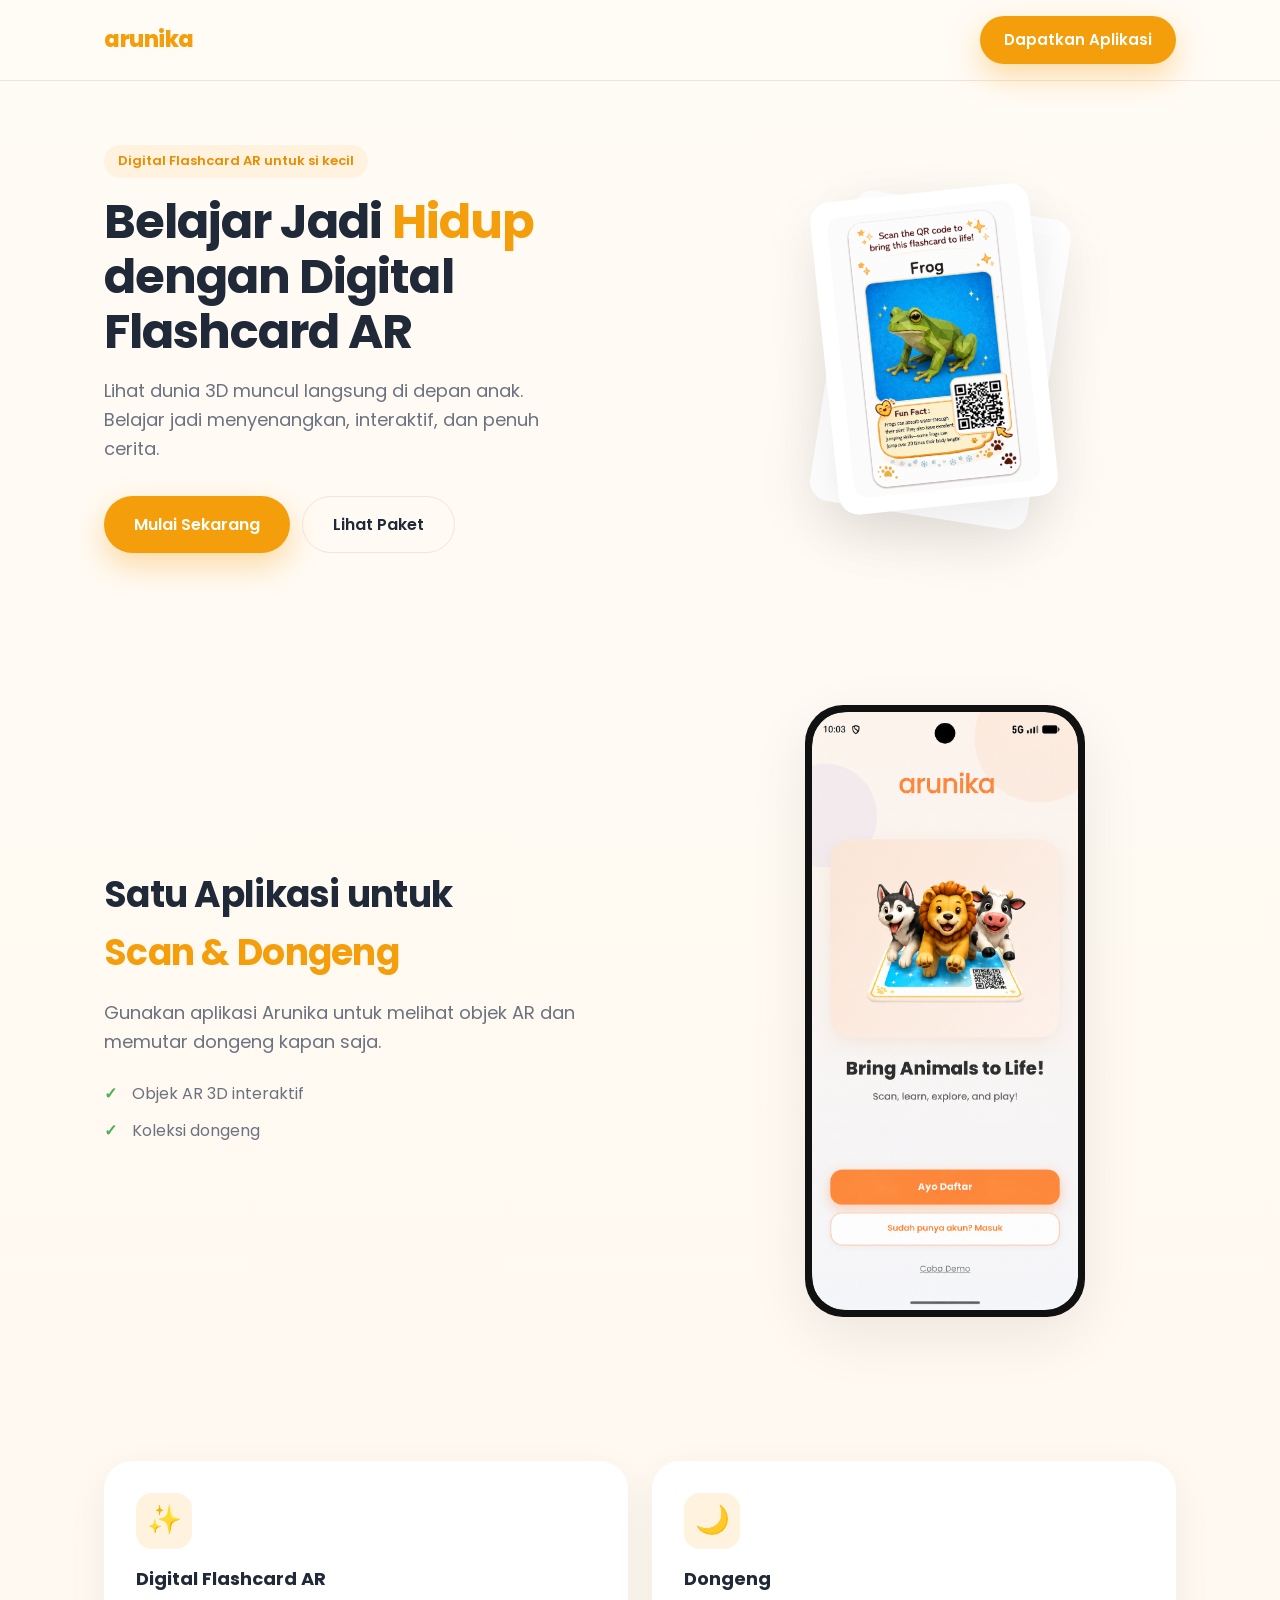
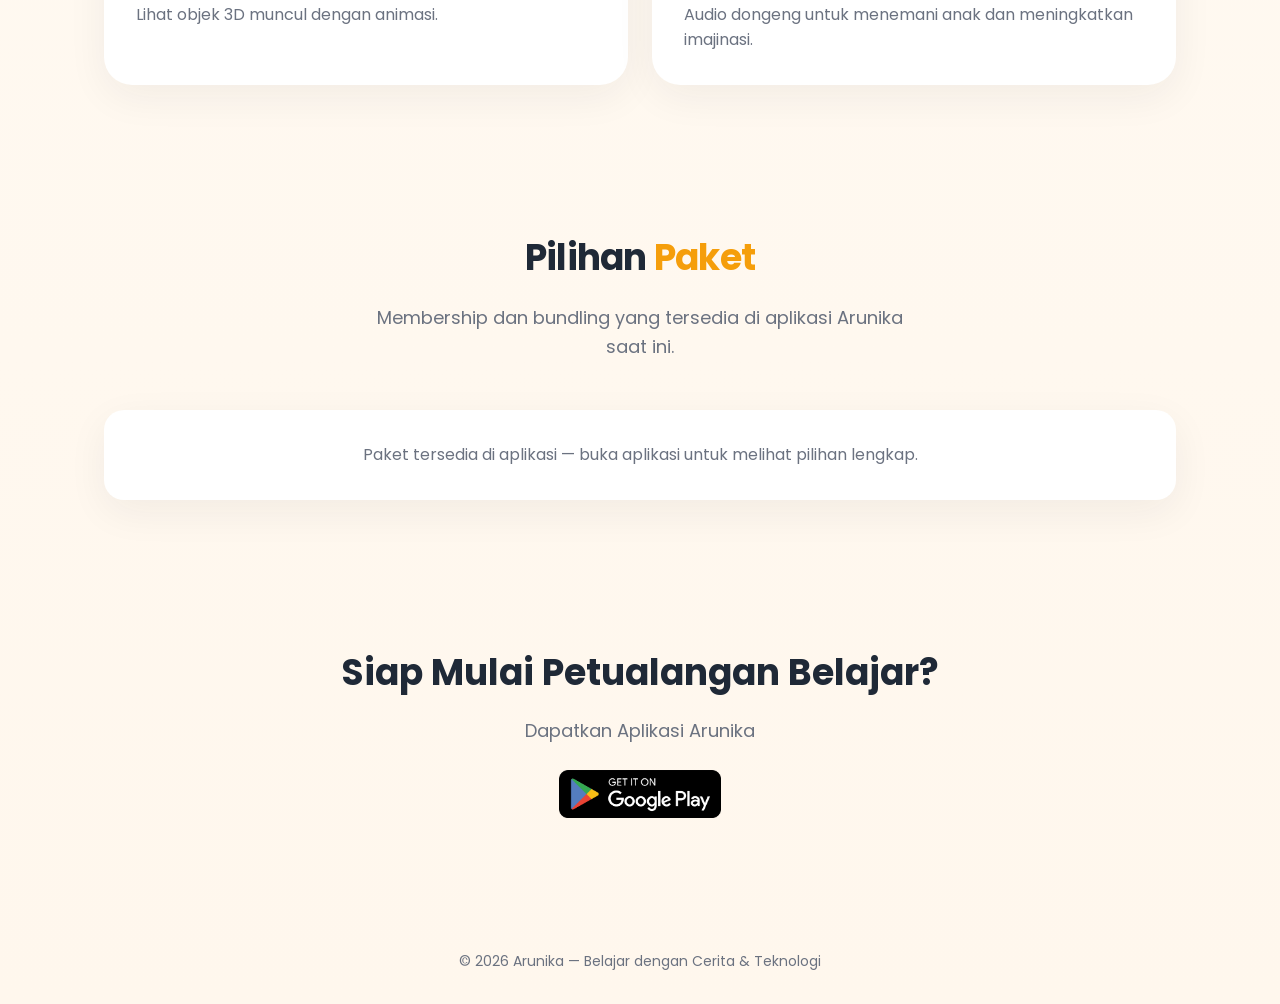
==== index.html @ 9c401499 "Redesign landing page with live product showcase Rebuild the static landing page to match the app's " ====
<!DOCTYPE html>
<html lang="id">
<head>
  <meta charset="UTF-8" />
  <meta name="viewport" content="width=device-width, initial-scale=1.0" />
  <title>Arunika — Flashcard AR &amp; Dongeng</title>
  <meta name="description" content="Belajar jadi hidup dengan Digital Flashcard AR dari Arunika. Lihat dunia 3D muncul, dan nikmati dongeng gratis di aplikasi." />

  <link rel="preconnect" href="https://fonts.googleapis.com" />
  <link rel="preconnect" href="https://fonts.gstatic.com" crossorigin />
  <link href="https://fonts.googleapis.com/css2?family=Poppins:wght@400;500;600;700;800&display=swap" rel="stylesheet">

  <link rel="stylesheet" href="styles.css" />
</head>
<body>

  <header class="site-header">
    <div class="container header-inner">
      <div class="logo">arunika</div>
      <a href="#cta" class="btn btn-primary">Dapatkan Aplikasi</a>
    </div>
  </header>

  <main>
    <!-- HERO -->
    <section class="hero">
      <div class="container hero-grid">
        <div class="hero-copy">
          <span class="eyebrow">Digital Flashcard AR untuk si kecil</span>
          <h1>Belajar Jadi <span class="accent">Hidup</span><br />dengan Digital Flashcard AR</h1>
          <p class="lede">
            Lihat dunia 3D muncul langsung di depan anak.
            Belajar jadi menyenangkan, interaktif, dan penuh cerita.
          </p>
          <div class="hero-actions">
            <a href="#cta" class="btn btn-primary btn-lg">Mulai Sekarang</a>
            <a href="#products" class="btn btn-ghost btn-lg">Lihat Paket</a>
          </div>
        </div>

        <div class="hero-visual">
          <div class="flashcard-stack">
            <div class="flashcard flashcard-back">
              <img src="assets/back.png" alt="Bagian belakang Flashcard AR Arunika" />
            </div>
            <div class="flashcard flashcard-front">
              <img src="assets/flashcard-preview.png" alt="Contoh Flashcard AR Arunika" />
            </div>
          </div>
        </div>
      </div>
    </section>

    <!-- APP PREVIEW -->
    <section class="section">
      <div class="container app-preview-grid">
        <div class="app-preview-copy">
          <h2>Satu Aplikasi untuk<br /><span class="accent">Scan &amp; Dongeng</span></h2>
          <p class="lede">
            Gunakan aplikasi Arunika untuk
            melihat objek AR dan memutar dongeng kapan saja.
          </p>
          <ul class="checklist">
            <li>Objek AR 3D interaktif</li>
            <li>Koleksi dongeng</li>
          </ul>
        </div>
        <div class="app-preview-visual">
          <div class="phone-frame phone-frame-lg">
            <img src="assets/phone-release.png" alt="Aplikasi Arunika menampilkan koleksi kartu" />
          </div>
        </div>
      </div>
    </section>

    <!-- FEATURES -->
    <section class="section">
      <div class="container">
        <div class="features">
          <div class="feature-card">
            <div class="feature-icon">✨</div>
            <h3>Digital Flashcard AR</h3>
            <p>Lihat objek 3D muncul dengan animasi.</p>
          </div>
          <div class="feature-card">
            <div class="feature-icon">🌙</div>
            <h3>Dongeng</h3>
            <p>Audio dongeng untuk menemani anak dan meningkatkan imajinasi.</p>
          </div>
        </div>
      </div>
    </section>

    <!-- MEMBERSHIP & BUNDLES (live product showcase) -->
    <section class="section" id="products">
      <div class="container">
        <div class="section-heading">
          <h2>Pilihan <span class="accent">Paket</span></h2>
          <p class="lede">Membership dan bundling yang tersedia di aplikasi Arunika saat ini.</p>
        </div>

        <div id="product-carousel" class="product-carousel" hidden>
          <div id="product-grid" class="product-grid"></div>
        </div>
        <div id="product-dots" class="product-dots" hidden></div>
        <div id="product-loading" class="product-status">Memuat paket…</div>
        <div id="product-fallback" class="product-status" hidden>
          Paket tersedia di aplikasi — buka aplikasi untuk melihat pilihan lengkap.
        </div>
      </div>
    </section>

    <!-- CTA -->
    <section class="section final-cta" id="cta">
      <div class="container">
        <h2>Siap Mulai Petualangan Belajar?</h2>
        <p class="lede">Dapatkan Aplikasi Arunika</p>

        <div class="store-badges">
          <img src="assets/playstore.png" alt="Segera di Play Store" height="48" />
        </div>

      </div>
    </section>
  </main>

  <footer class="site-footer">
    <div class="container">
      © 2026 Arunika — Belajar dengan Cerita &amp; Teknologi
    </div>
  </footer>

  <script src="script.js"></script>
</body>
</html>
---- styles.css ----
:root {
  --orange: #F59E0B;
  --orange-dark: #EA8B00;
  --orange-soft: #FFF3E0;
  --green: #4CAF50;
  --text-dark: #1F2937;
  --text-muted: #6B7280;
  --bg: #FFFBF5;
  --bg-alt: #FFF7ED;
  --card: #FFFFFF;
  --border-soft: #F1E5D6;
  --shadow-soft: 0 12px 40px rgba(31, 41, 55, 0.06);
  --shadow-lift: 0 20px 60px rgba(0, 0, 0, 0.08);
  --radius-lg: 28px;
  --radius-md: 20px;
}

* {
  box-sizing: border-box;
}

html {
  scroll-behavior: smooth;
}

body {
  margin: 0;
  font-family: 'Poppins', sans-serif;
  background: linear-gradient(180deg, var(--bg), var(--bg-alt));
  color: var(--text-dark);
  line-height: 1.6;
  -webkit-font-smoothing: antialiased;
}

img {
  max-width: 100%;
  display: block;
}

.container {
  max-width: 1120px;
  margin: 0 auto;
  padding: 0 24px;
}

.section {
  padding: 72px 0;
}

.accent {
  color: var(--orange);
}

.lede {
  font-size: 18px;
  color: var(--text-muted);
}

/* ---------- Buttons ---------- */
.btn {
  display: inline-flex;
  align-items: center;
  justify-content: center;
  gap: 8px;
  border-radius: 999px;
  font-weight: 600;
  text-decoration: none;
  padding: 12px 24px;
  font-size: 15px;
  transition: transform 0.2s ease, box-shadow 0.2s ease, background 0.2s ease;
  border: none;
  cursor: pointer;
}

.btn-primary {
  background: var(--orange);
  color: #fff;
  box-shadow: 0 12px 30px rgba(245, 158, 11, 0.35);
}

.btn-primary:hover {
  transform: translateY(-2px);
  background: var(--orange-dark);
}

.btn-ghost {
  background: transparent;
  color: var(--text-dark);
  border: 1.5px solid var(--border-soft);
}

.btn-ghost:hover {
  border-color: var(--orange);
  color: var(--orange);
}

.btn-lg {
  padding: 15px 30px;
  font-size: 16px;
}

/* ---------- Header ---------- */
.site-header {
  position: sticky;
  top: env(safe-area-inset-top, 0px);
  z-index: 10;
  background: rgba(255, 251, 245, 0.85);
  backdrop-filter: blur(10px);
  border-bottom: 1px solid var(--border-soft);
}

.header-inner {
  display: flex;
  justify-content: space-between;
  align-items: center;
  padding: 16px 24px;
}

.logo {
  font-weight: 800;
  font-size: 22px;
  color: var(--orange);
  letter-spacing: -0.02em;
}

/* ---------- Hero ---------- */
.hero {
  padding: 64px 0 80px;
}

.hero-grid {
  display: grid;
  grid-template-columns: 1.1fr 1fr;
  gap: 56px;
  align-items: center;
}

.eyebrow {
  display: inline-block;
  background: var(--orange-soft);
  color: var(--orange-dark);
  font-weight: 600;
  font-size: 13px;
  padding: 6px 14px;
  border-radius: 999px;
  margin-bottom: 16px;
}

.hero h1 {
  font-size: 48px;
  line-height: 1.15;
  margin: 0 0 16px;
  font-weight: 700;
  letter-spacing: -0.02em;
}

.hero .lede {
  margin-bottom: 32px;
  max-width: 480px;
}

.hero-actions {
  display: flex;
  gap: 12px;
  flex-wrap: wrap;
}

.hero-visual {
  position: relative;
  display: flex;
  justify-content: center;
  align-items: center;
  gap: 32px;
  min-height: 360px;
}

.flashcard {
  background: var(--card);
  padding: 16px;
  border-radius: var(--radius-md);
  box-shadow: var(--shadow-lift);
  transition: transform 0.4s cubic-bezier(0.22, 1, 0.36, 1);
  width: 220px;
}

.flashcard img {
  border-radius: 14px;
}

/* Front/back flashcard pair: the back card peeks out from behind the front
   card and swings fully into view on hover instead of staying hidden. */
.flashcard-stack {
  position: relative;
  width: 220px;
}

.flashcard-stack .flashcard-back {
  position: absolute;
  top: 0;
  left: 0;
  z-index: 1;
  transform: rotate(9deg) translate(8px, 10px);
}

.flashcard-stack .flashcard-front {
  position: relative;
  z-index: 2;
  transform: rotate(-6deg);
}

.flashcard-stack:hover .flashcard-back {
  transform: rotate(11deg) translate(168px, 20px);
}

.flashcard-stack:hover .flashcard-front {
  transform: rotate(-8deg) translateY(-8px);
}

.phone-frame {
  width: 190px;
  border-radius: 28px;
  padding: 5px;
  background: #111;
  box-shadow: var(--shadow-lift);
  animation: float 6s ease-in-out infinite;
  overflow: hidden;
}

.phone-frame img {
  border-radius: 24px;
}

.phone-frame-lg {
  width: 280px;
  padding: 7px;
  border-radius: 38px;
  margin: 0 auto;
}

.phone-frame-lg img {
  border-radius: 33px;
}

@keyframes float {
  0% { transform: translateY(0px); }
  50% { transform: translateY(-10px); }
  100% { transform: translateY(0px); }
}

/* ---------- App preview ---------- */
.app-preview-grid {
  display: grid;
  grid-template-columns: 1.2fr 1fr;
  gap: 56px;
  align-items: center;
}

.app-preview-copy h2 {
  font-size: 36px;
  margin: 0 0 16px;
  font-weight: 700;
  letter-spacing: -0.02em;
}

.checklist {
  list-style: none;
  padding: 0;
  margin: 24px 0 0;
  color: var(--text-muted);
}

.checklist li {
  position: relative;
  padding-left: 28px;
  margin-bottom: 12px;
}

.checklist li::before {
  content: "✓";
  position: absolute;
  left: 0;
  top: 0;
  color: var(--green);
  font-weight: 700;
}

/* ---------- Features ---------- */
.features {
  display: grid;
  grid-template-columns: repeat(auto-fit, minmax(260px, 1fr));
  gap: 24px;
}

.feature-card {
  background: var(--card);
  border-radius: var(--radius-lg);
  padding: 32px;
  box-shadow: var(--shadow-soft);
  transition: transform 0.2s ease, box-shadow 0.2s ease;
}

.feature-card:hover {
  transform: translateY(-4px);
  box-shadow: var(--shadow-lift);
}

.feature-icon {
  font-size: 28px;
  width: 56px;
  height: 56px;
  display: flex;
  align-items: center;
  justify-content: center;
  background: var(--orange-soft);
  border-radius: 16px;
  margin-bottom: 16px;
}

.feature-card h3 {
  margin: 0 0 8px;
  font-size: 18px;
}

.feature-card p {
  margin: 0;
  color: var(--text-muted);
}

/* ---------- Section heading ---------- */
.section-heading {
  text-align: center;
  max-width: 560px;
  margin: 0 auto 48px;
}

.section-heading h2 {
  font-size: 36px;
  margin: 0 0 12px;
  font-weight: 700;
  letter-spacing: -0.02em;
}

/* ---------- Product showcase (carousel: 3 visible, auto-sweeps, draggable) ---------- */
.product-carousel {
  overflow-x: auto;
  overflow-y: hidden;
  scroll-behavior: auto;
  cursor: grab;
  -webkit-overflow-scrolling: touch;
  scrollbar-width: none;
  -ms-overflow-style: none;
}

.product-carousel::-webkit-scrollbar {
  display: none;
}

.product-carousel.is-dragging {
  cursor: grabbing;
  scroll-snap-type: none;
}

/* ---------- Dotted scroll indicator ---------- */
.product-dots {
  display: flex;
  justify-content: center;
  align-items: center;
  gap: 8px;
  margin-top: 24px;
}

.product-dot {
  appearance: none;
  border: none;
  padding: 0;
  width: 8px;
  height: 8px;
  border-radius: 999px;
  background: var(--border-soft);
  cursor: pointer;
  transition: width 0.25s ease, background 0.25s ease;
}

.product-dot:hover {
  background: #E9D5B8;
}

.product-dot.is-active {
  width: 24px;
  background: var(--orange);
}

.product-grid {
  display: flex;
  gap: 24px;
  scroll-snap-type: x proximity;
}

.product-card {
  flex: 0 0 calc((100% - 48px) / 3);
  scroll-snap-align: start;
  background: var(--card);
  border-radius: var(--radius-lg);
  overflow: hidden;
  box-shadow: var(--shadow-soft);
  border: 2px solid transparent;
  display: flex;
  flex-direction: column;
  transition: transform 0.2s ease, box-shadow 0.2s ease;
}

.product-card:hover {
  transform: translateY(-4px);
  box-shadow: var(--shadow-lift);
}

.product-card.is-best-value {
  border-color: var(--orange);
}

.product-media {
  position: relative;
  aspect-ratio: 16 / 10;
  background: linear-gradient(135deg, #FFE0B2, var(--orange-soft));
}

.product-media img {
  width: 100%;
  height: 100%;
  object-fit: cover;
}

.product-media .placeholder-icon {
  position: absolute;
  inset: 0;
  display: flex;
  align-items: center;
  justify-content: center;
  font-size: 40px;
}

.product-ribbon {
  position: absolute;
  top: 14px;
  left: 14px;
  background: var(--orange);
  color: #fff;
  font-size: 12px;
  font-weight: 700;
  padding: 5px 12px;
  border-radius: 999px;
  box-shadow: 0 6px 16px rgba(245, 158, 11, 0.4);
}

.product-body {
  padding: 24px;
  display: flex;
  flex-direction: column;
  gap: 10px;
  flex: 1;
}

.product-badge {
  align-self: flex-start;
  font-size: 12px;
  font-weight: 600;
  padding: 4px 10px;
  border-radius: 999px;
  background: var(--orange-soft);
  color: var(--orange-dark);
}

.product-badge.subscription {
  background: #EDE9FE;
  color: #6D28D9;
}

.product-body h3 {
  margin: 0;
  font-size: 19px;
}

.product-description {
  color: var(--text-muted);
  font-size: 14px;
  margin: 0;
  flex: 1;
}

.product-price {
  font-size: 24px;
  font-weight: 700;
  color: var(--orange);
  margin: 4px 0 0;
}

.product-availability {
  font-size: 13px;
  color: var(--text-muted);
  border-top: 1px solid var(--border-soft);
  padding-top: 12px;
  margin-top: 4px;
}

.product-status {
  text-align: center;
  color: var(--text-muted);
  background: var(--card);
  border-radius: var(--radius-md);
  padding: 32px;
  box-shadow: var(--shadow-soft);
}

/* ---------- Final CTA ---------- */
.final-cta {
  text-align: center;
}

.final-cta h2 {
  font-size: 36px;
  margin: 0 0 16px;
  font-weight: 700;
}

.final-cta .lede {
  margin: 0 auto 24px;
}

.store-badges {
  display: flex;
  justify-content: center;
  gap: 16px;
  flex-wrap: wrap;
  margin-bottom: 28px;
}

/* ---------- Footer ---------- */
.site-footer {
  text-align: center;
  padding: 32px 0 calc(32px + env(safe-area-inset-bottom, 0px));
  color: var(--text-muted);
  font-size: 14px;
}

/* ---------- Responsive ---------- */
@media (max-width: 860px) {
  .hero-grid,
  .app-preview-grid {
    grid-template-columns: 1fr;
    text-align: center;
  }

  .hero .lede {
    margin-left: auto;
    margin-right: auto;
  }

  .hero-actions {
    justify-content: center;
  }

  .hero-visual {
    margin-top: 16px;
  }

  .checklist {
    text-align: left;
    display: inline-block;
  }

  .product-card {
    flex-basis: calc((100% - 24px) / 2);
  }
}

@media (max-width: 480px) {
  .hero h1 {
    font-size: 34px;
  }

  .section-heading h2,
  .app-preview-copy h2,
  .final-cta h2 {
    font-size: 28px;
  }

  .hero-visual {
    flex-direction: column;
  }

  .product-card {
    flex-basis: 82%;
  }
}
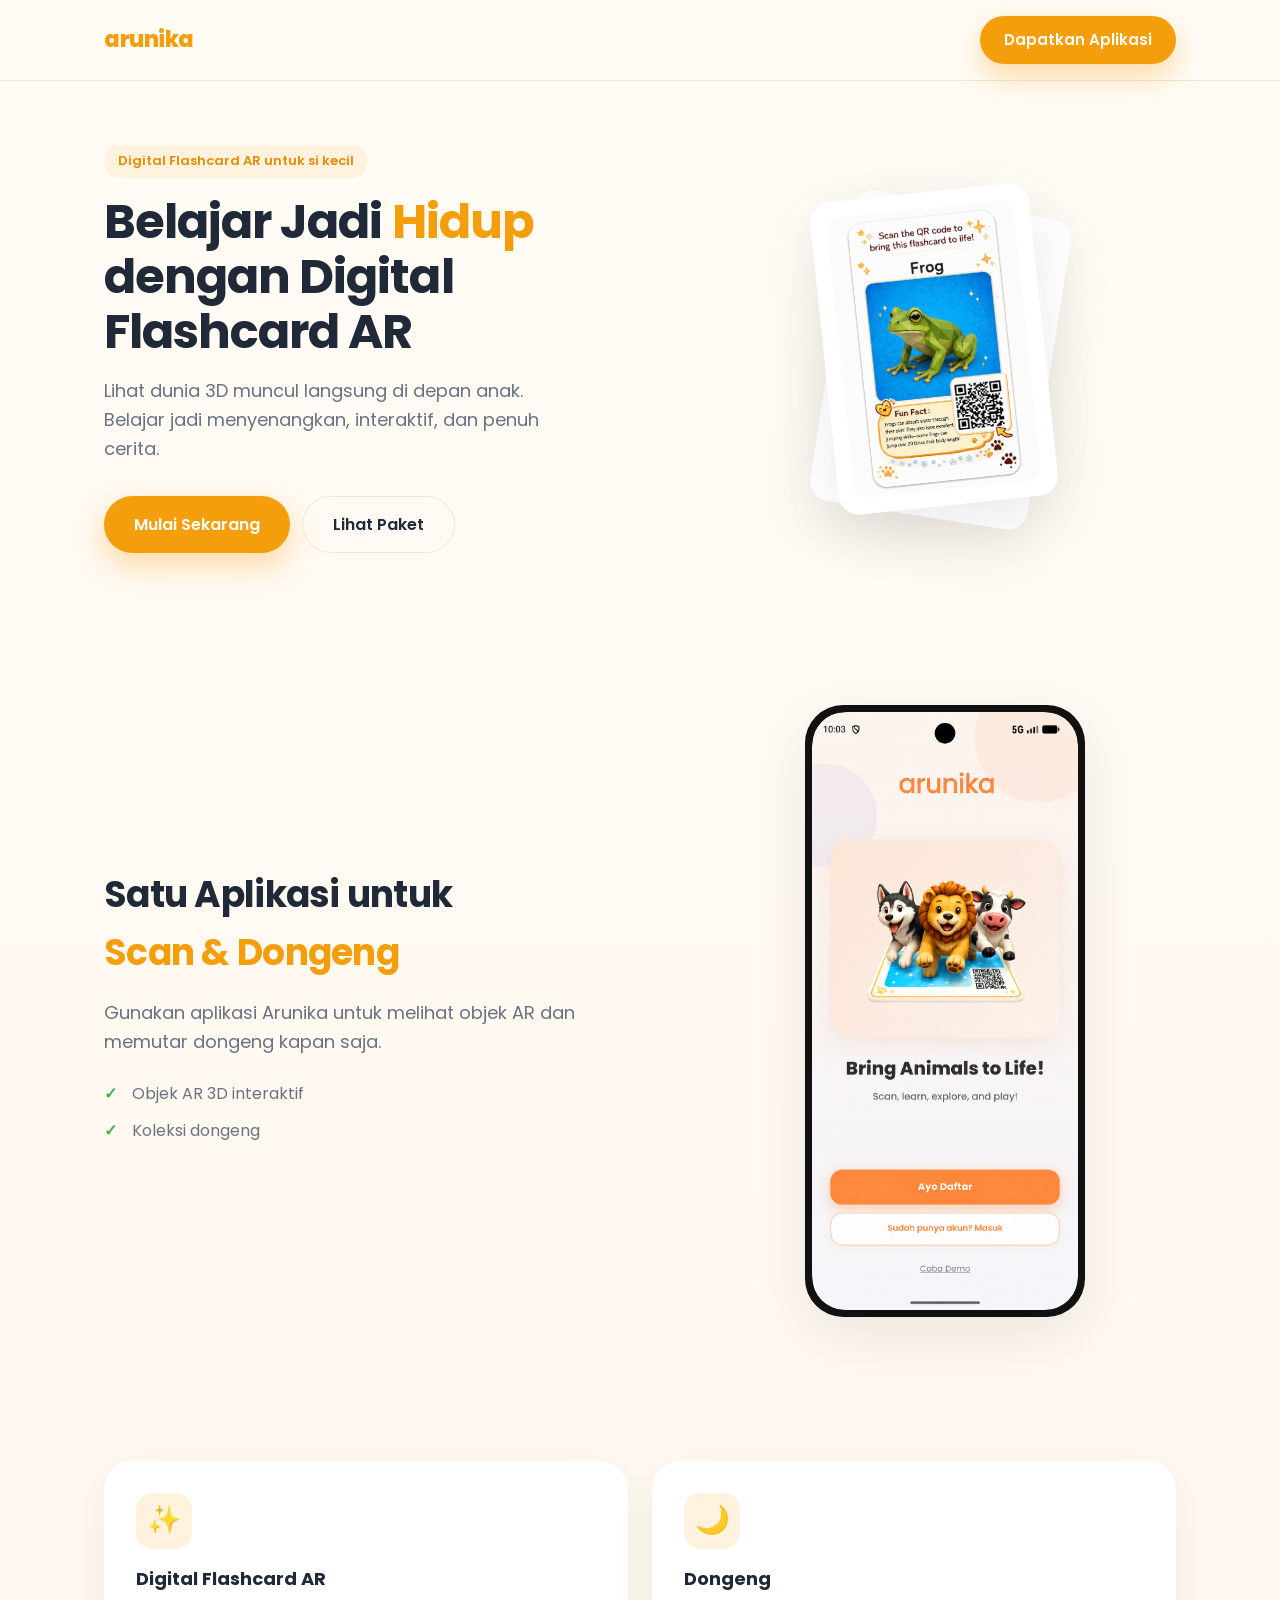
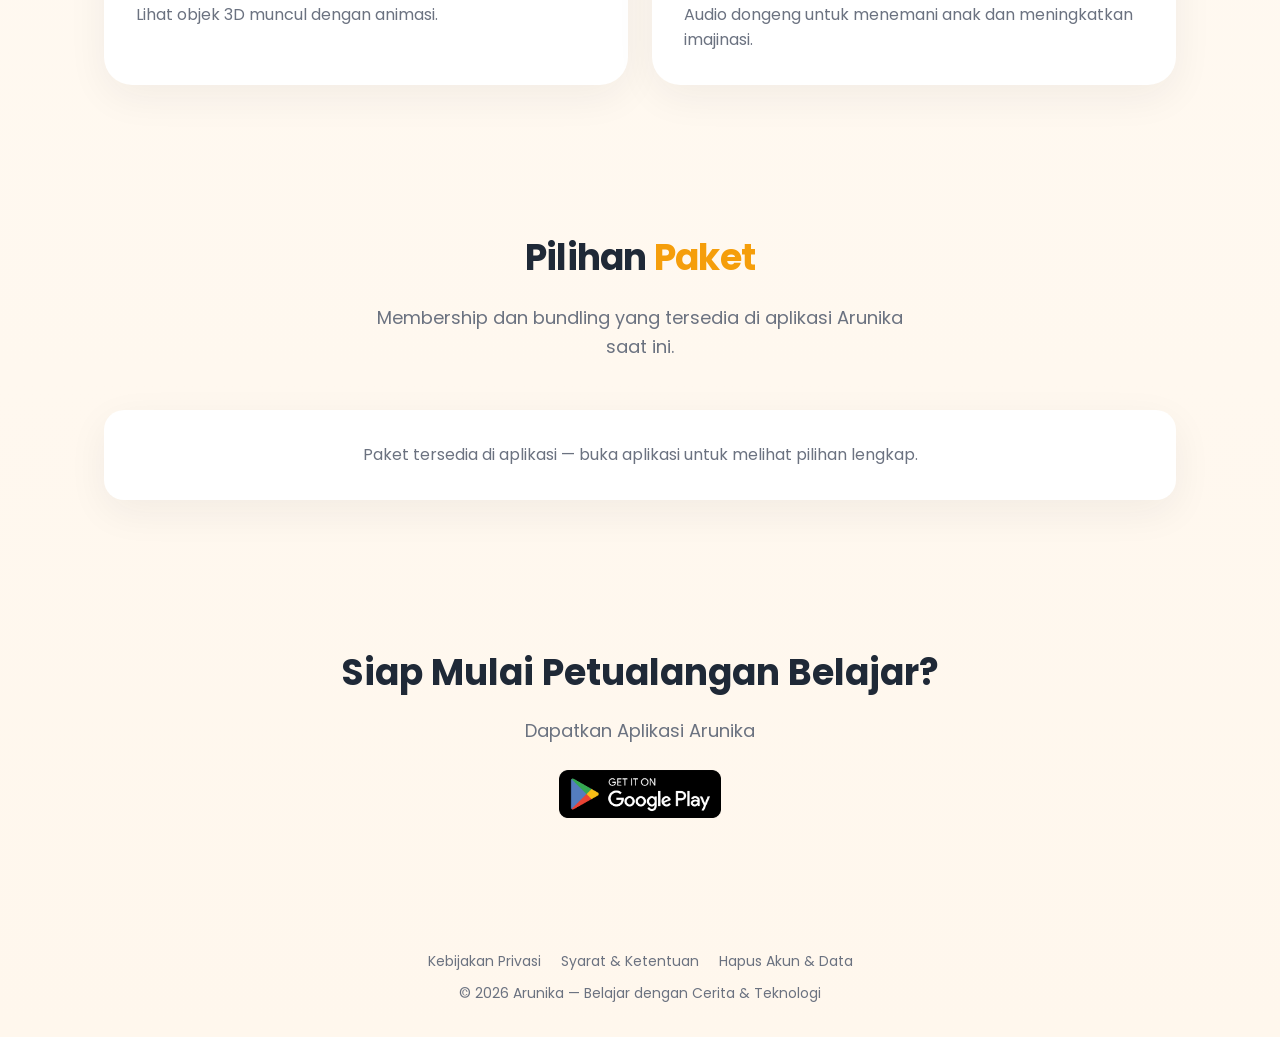
==== commit 7e82c1a3: "Add UU PDP privacy policy and terms pages, and account deletion page - privacy-policy.html and terms" ====
--- a/index.html
+++ b/index.html
@@ -126,6 +126,11 @@
 
   <footer class="site-footer">
     <div class="container">
+      <div class="footer-links">
+        <a href="privacy-policy.html">Kebijakan Privasi</a>
+        <a href="terms.html">Syarat &amp; Ketentuan</a>
+        <a href="account-deletion.html">Hapus Akun &amp; Data</a>
+      </div>
       © 2026 Arunika — Belajar dengan Cerita &amp; Teknologi
     </div>
   </footer>
--- a/styles.css
+++ b/styles.css
@@ -542,6 +542,125 @@
   font-size: 14px;
 }
 
+.footer-links {
+  display: flex;
+  justify-content: center;
+  gap: 20px;
+  flex-wrap: wrap;
+  margin-bottom: 10px;
+}
+
+.footer-links a {
+  color: var(--text-muted);
+  text-decoration: none;
+}
+
+.footer-links a:hover {
+  color: var(--orange-dark);
+  text-decoration: underline;
+}
+
+/* ---------- Legal pages (Privacy Policy, Account Deletion) ---------- */
+.legal-header {
+  padding: 48px 0 8px;
+}
+
+.legal-header .back-link {
+  display: inline-flex;
+  align-items: center;
+  gap: 6px;
+  color: var(--orange-dark);
+  text-decoration: none;
+  font-weight: 600;
+  font-size: 14px;
+  margin-bottom: 16px;
+}
+
+.legal-header h1 {
+  font-size: 32px;
+  margin: 0 0 8px;
+  letter-spacing: -0.02em;
+}
+
+.legal-updated {
+  color: var(--text-muted);
+  font-size: 14px;
+  margin: 0 0 32px;
+}
+
+.legal-container {
+  max-width: 760px;
+}
+
+.legal-card {
+  background: var(--card);
+  border-radius: var(--radius-md);
+  padding: 28px 32px;
+  box-shadow: var(--shadow-soft);
+  margin-bottom: 20px;
+}
+
+.legal-card h2 {
+  font-size: 18px;
+  margin: 0 0 10px;
+}
+
+.legal-card p,
+.legal-card li {
+  color: var(--text-muted);
+  font-size: 15px;
+}
+
+.legal-card ul {
+  margin: 8px 0 0;
+  padding-left: 20px;
+}
+
+.legal-card a {
+  color: var(--orange-dark);
+}
+
+.legal-callout {
+  background: var(--orange-soft);
+  border-radius: var(--radius-md);
+  padding: 20px 24px;
+  font-size: 14.5px;
+  color: var(--text-dark);
+  margin-bottom: 20px;
+}
+
+.legal-form label {
+  display: block;
+  font-weight: 600;
+  font-size: 14px;
+  margin: 14px 0 6px;
+}
+
+.legal-form input,
+.legal-form textarea {
+  width: 100%;
+  padding: 12px 14px;
+  border: 1px solid var(--border-soft);
+  border-radius: 12px;
+  font-family: inherit;
+  font-size: 14.5px;
+  color: var(--text-dark);
+  background: var(--bg);
+}
+
+.legal-form textarea {
+  min-height: 100px;
+  resize: vertical;
+}
+
+.legal-form-status {
+  margin-top: 14px;
+  font-size: 14px;
+}
+
+.legal-form-status.is-success { color: var(--green); }
+.legal-form-status.is-error { color: #DC2626; }
+
 /* ---------- Responsive ---------- */
 @media (max-width: 860px) {
   .hero-grid,
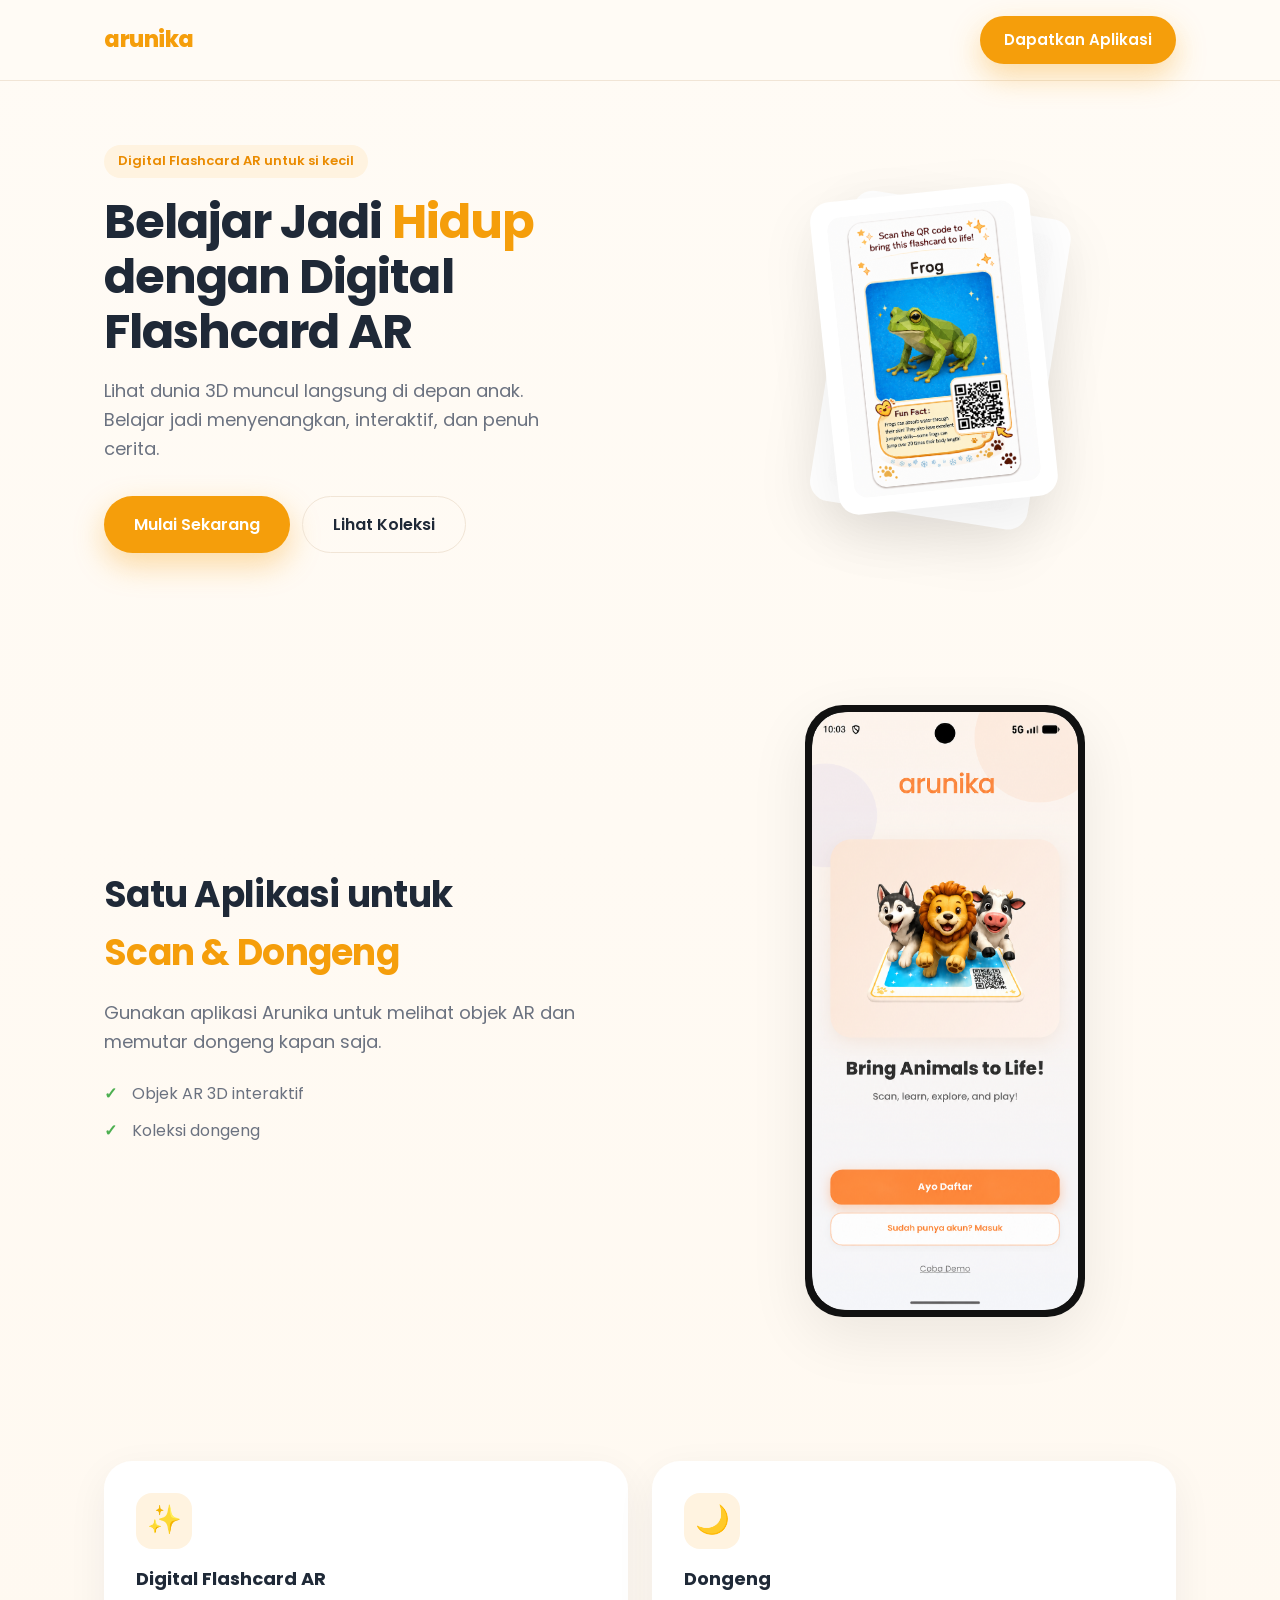
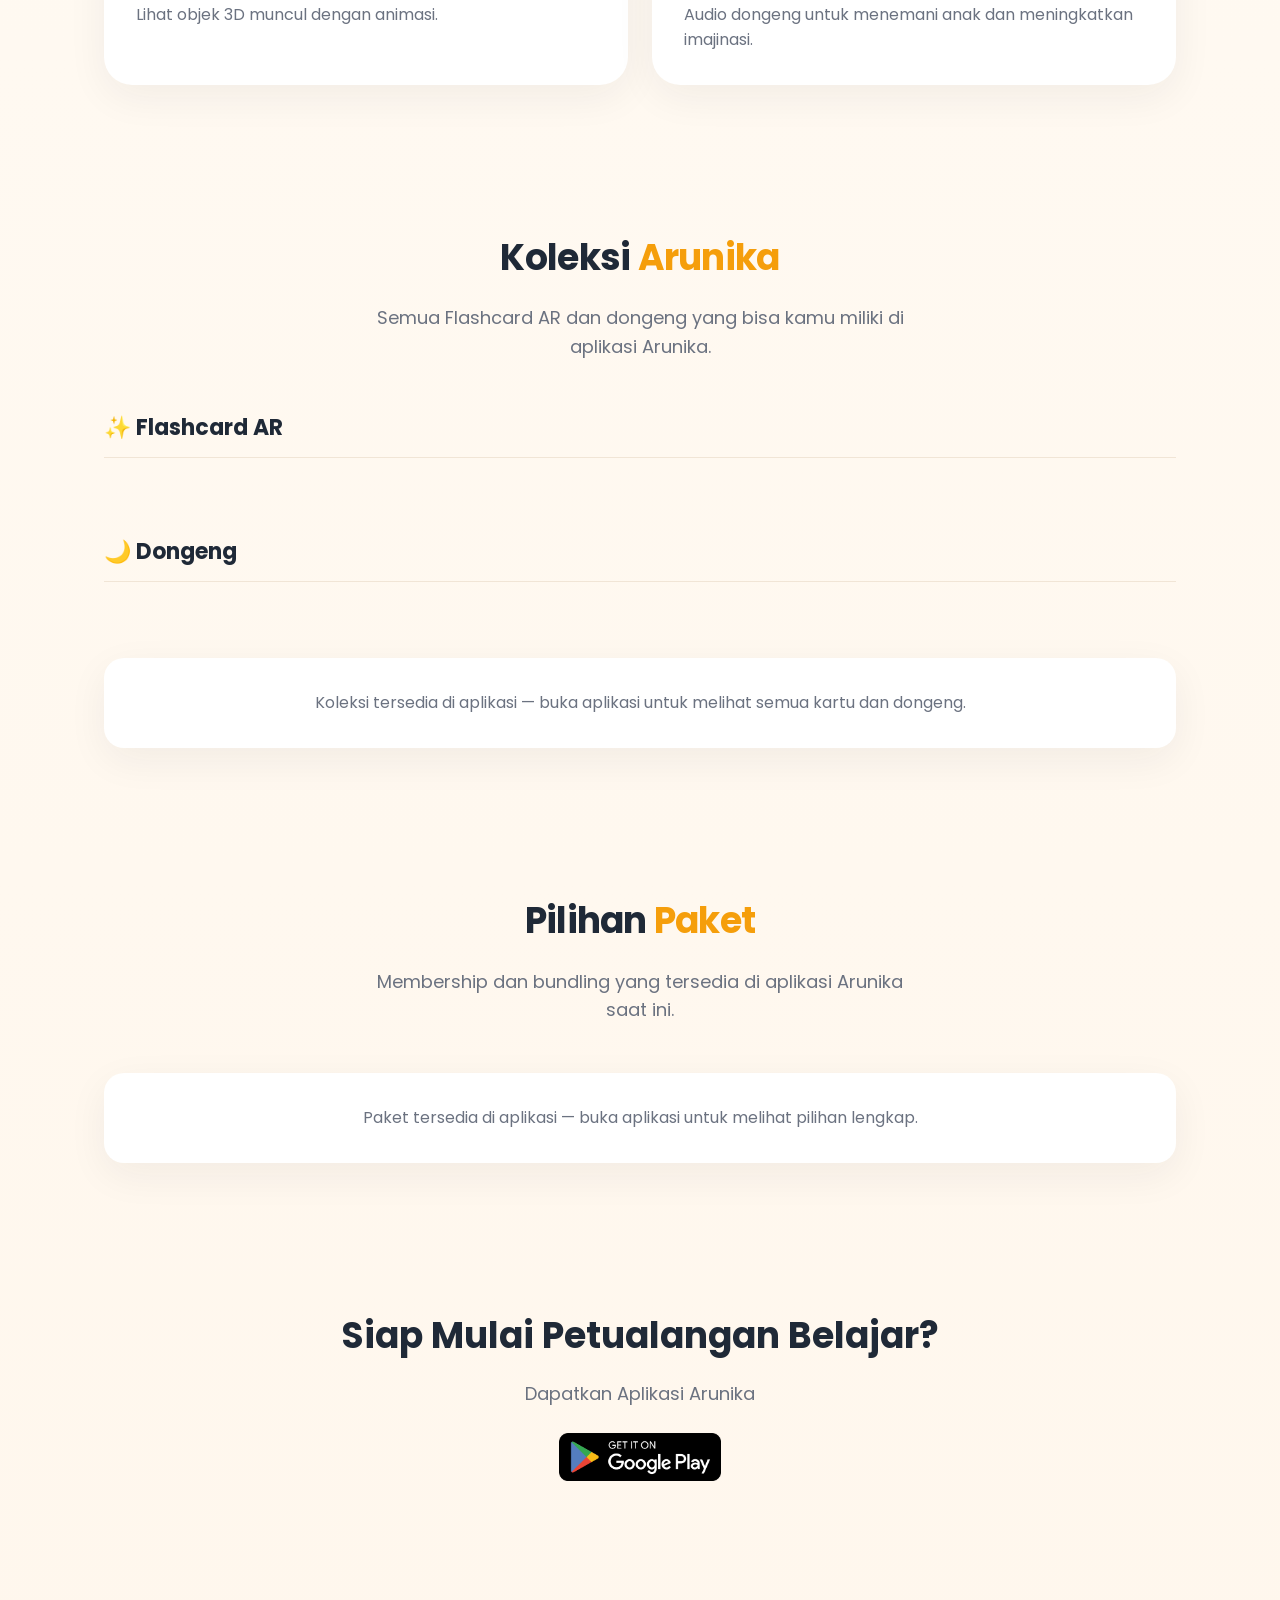
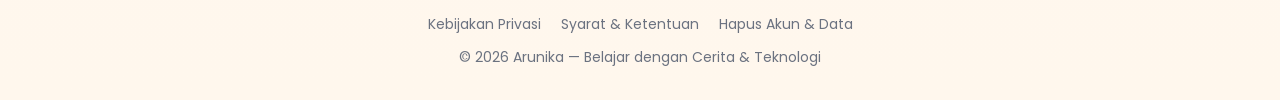
==== commit 855bfe86: "fix the product display" ====
--- a/index.html
+++ b/index.html
@@ -34,7 +34,7 @@
           </p>
           <div class="hero-actions">
             <a href="#cta" class="btn btn-primary btn-lg">Mulai Sekarang</a>
-            <a href="#products" class="btn btn-ghost btn-lg">Lihat Paket</a>
+            <a href="#catalog" class="btn btn-ghost btn-lg">Lihat Koleksi</a>
           </div>
         </div>
 
@@ -91,6 +91,39 @@
       </div>
     </section>
 
+    <!-- CATALOG: every AR card and fairy tale, live from the API -->
+    <section class="section" id="catalog">
+      <div class="container">
+        <div class="section-heading">
+          <h2>Koleksi <span class="accent">Arunika</span></h2>
+          <p class="lede">Semua Flashcard AR dan dongeng yang bisa kamu miliki di aplikasi Arunika.</p>
+        </div>
+
+        <div class="catalog-cluster" id="catalog-ar" hidden>
+          <div class="catalog-cluster-head">
+            <h3>✨ Flashcard AR</h3>
+            <span class="catalog-count"></span>
+          </div>
+          <div class="catalog-grid"></div>
+          <button type="button" class="btn btn-ghost catalog-more" hidden></button>
+        </div>
+
+        <div class="catalog-cluster" id="catalog-dongeng" hidden>
+          <div class="catalog-cluster-head">
+            <h3>🌙 Dongeng</h3>
+            <span class="catalog-count"></span>
+          </div>
+          <div class="catalog-grid"></div>
+          <button type="button" class="btn btn-ghost catalog-more" hidden></button>
+        </div>
+
+        <div id="catalog-loading" class="product-status">Memuat koleksi…</div>
+        <div id="catalog-fallback" class="product-status" hidden>
+          Koleksi tersedia di aplikasi — buka aplikasi untuk melihat semua kartu dan dongeng.
+        </div>
+      </div>
+    </section>
+
     <!-- MEMBERSHIP & BUNDLES (live product showcase) -->
     <section class="section" id="products">
       <div class="container">
@@ -117,7 +150,9 @@
         <p class="lede">Dapatkan Aplikasi Arunika</p>
 
         <div class="store-badges">
-          <img src="assets/playstore.png" alt="Segera di Play Store" height="48" />
+          <a href="https://play.google.com/store/apps/details?id=com.arunika">
+            <img src="assets/playstore.png" alt="Segera di Play Store" height="48" />
+          </a>
         </div>
 
       </div>
--- a/styles.css
+++ b/styles.css
@@ -208,11 +208,24 @@
   transform: rotate(-6deg);
 }
 
-.flashcard-stack:hover .flashcard-back {
+/* Hover only on devices that truly hover; touch devices toggle .is-open on
+   tap instead (see script.js), since a tapped :hover sticks until the user
+   taps elsewhere and the stack could never be closed. */
+@media (hover: hover) {
+  .flashcard-stack:hover .flashcard-back {
+    transform: rotate(11deg) translate(168px, 20px);
+  }
+
+  .flashcard-stack:hover .flashcard-front {
+    transform: rotate(-8deg) translateY(-8px);
+  }
+}
+
+.flashcard-stack.is-open .flashcard-back {
   transform: rotate(11deg) translate(168px, 20px);
 }
 
-.flashcard-stack:hover .flashcard-front {
+.flashcard-stack.is-open .flashcard-front {
   transform: rotate(-8deg) translateY(-8px);
 }
 
@@ -412,6 +425,17 @@
 .product-card:hover {
   transform: translateY(-4px);
   box-shadow: var(--shadow-lift);
+}
+
+/* Auto margins center the cards when they don't fill the row (e.g. a single
+   pack) while still letting an overflowing row scroll from its first card,
+   which justify-content: center would clip. */
+.product-card:first-child {
+  margin-left: auto;
+}
+
+.product-card:last-child {
+  margin-right: auto;
 }
 
 .product-card.is-best-value {
@@ -534,6 +558,144 @@
   margin-bottom: 28px;
 }
 
+/* ---------- Catalog (AR cards + fairy tales) ---------- */
+.catalog-cluster {
+  margin-bottom: 56px;
+  display: flex;
+  flex-direction: column;
+}
+
+.catalog-cluster:last-of-type {
+  margin-bottom: 0;
+}
+
+.catalog-cluster-head {
+  display: flex;
+  align-items: baseline;
+  justify-content: space-between;
+  gap: 12px;
+  margin-bottom: 20px;
+  padding-bottom: 12px;
+  border-bottom: 1px solid var(--border-soft);
+}
+
+.catalog-cluster-head h3 {
+  margin: 0;
+  font-size: 22px;
+  font-weight: 700;
+}
+
+.catalog-count {
+  color: var(--text-muted);
+  font-size: 14px;
+}
+
+.catalog-grid {
+  display: grid;
+  grid-template-columns: repeat(4, minmax(0, 1fr));
+  gap: 20px;
+}
+
+.catalog-card {
+  background: var(--card);
+  border-radius: var(--radius-md);
+  overflow: hidden;
+  box-shadow: var(--shadow-soft);
+  display: flex;
+  flex-direction: column;
+  transition: transform 0.2s ease, box-shadow 0.2s ease;
+}
+
+.catalog-card[hidden] {
+  display: none;
+}
+
+.catalog-card:hover {
+  transform: translateY(-4px);
+  box-shadow: var(--shadow-lift);
+}
+
+.catalog-media {
+  position: relative;
+  aspect-ratio: 1 / 1;
+  background: linear-gradient(135deg, #FFE0B2, var(--orange-soft));
+}
+
+.catalog-media img {
+  width: 100%;
+  height: 100%;
+  object-fit: cover;
+}
+
+.catalog-media .placeholder-icon {
+  position: absolute;
+  inset: 0;
+  display: flex;
+  align-items: center;
+  justify-content: center;
+  font-size: 40px;
+}
+
+.catalog-body {
+  padding: 16px;
+  display: flex;
+  flex-direction: column;
+  gap: 8px;
+  flex: 1;
+}
+
+.catalog-title {
+  margin: 0;
+  font-size: 16px;
+  font-weight: 600;
+  line-height: 1.35;
+  display: -webkit-box;
+  -webkit-line-clamp: 2;
+  -webkit-box-orient: vertical;
+  overflow: hidden;
+  flex: 1;
+}
+
+.catalog-price-row {
+  display: flex;
+  align-items: baseline;
+  flex-wrap: wrap;
+  gap: 8px;
+}
+
+.catalog-price {
+  font-size: 18px;
+  font-weight: 700;
+  color: var(--orange);
+}
+
+.catalog-price.is-free {
+  color: var(--green);
+}
+
+.catalog-strike {
+  font-size: 13px;
+  color: var(--text-muted);
+}
+
+.catalog-buy {
+  width: 100%;
+  padding: 10px 16px;
+  font-size: 14px;
+  margin-top: 4px;
+  box-shadow: 0 8px 20px rgba(245, 158, 11, 0.28);
+}
+
+.catalog-more {
+  align-self: center;
+  margin-top: 24px;
+}
+
+/* .btn sets display, which would otherwise beat the hidden attribute. */
+.catalog-more[hidden] {
+  display: none;
+}
+
 /* ---------- Footer ---------- */
 .site-footer {
   text-align: center;
@@ -690,6 +852,29 @@
   .product-card {
     flex-basis: calc((100% - 24px) / 2);
   }
+
+  .catalog-grid {
+    grid-template-columns: repeat(3, minmax(0, 1fr));
+  }
+}
+
+@media (max-width: 640px) {
+  .catalog-grid {
+    grid-template-columns: repeat(2, minmax(0, 1fr));
+    gap: 14px;
+  }
+
+  .catalog-body {
+    padding: 12px;
+  }
+
+  .catalog-title {
+    font-size: 14px;
+  }
+
+  .catalog-price {
+    font-size: 16px;
+  }
 }
 
 @media (max-width: 480px) {
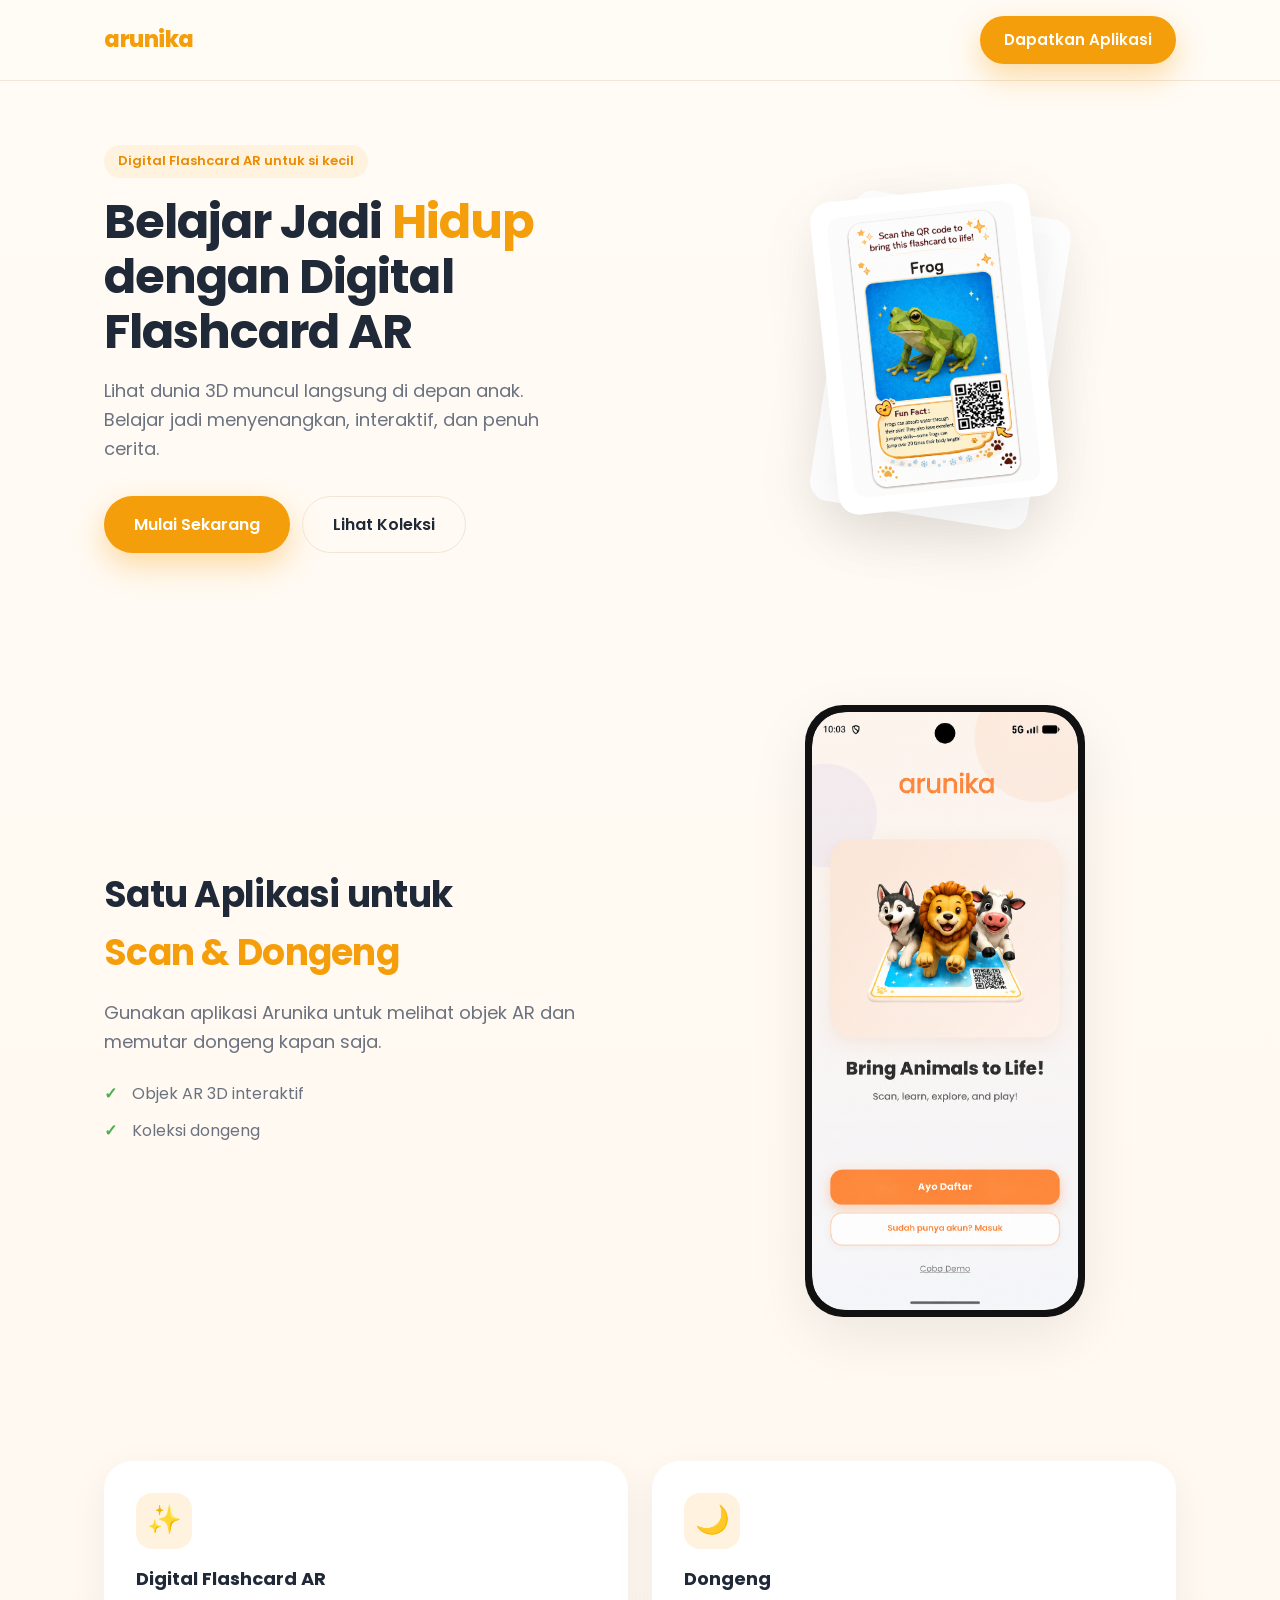
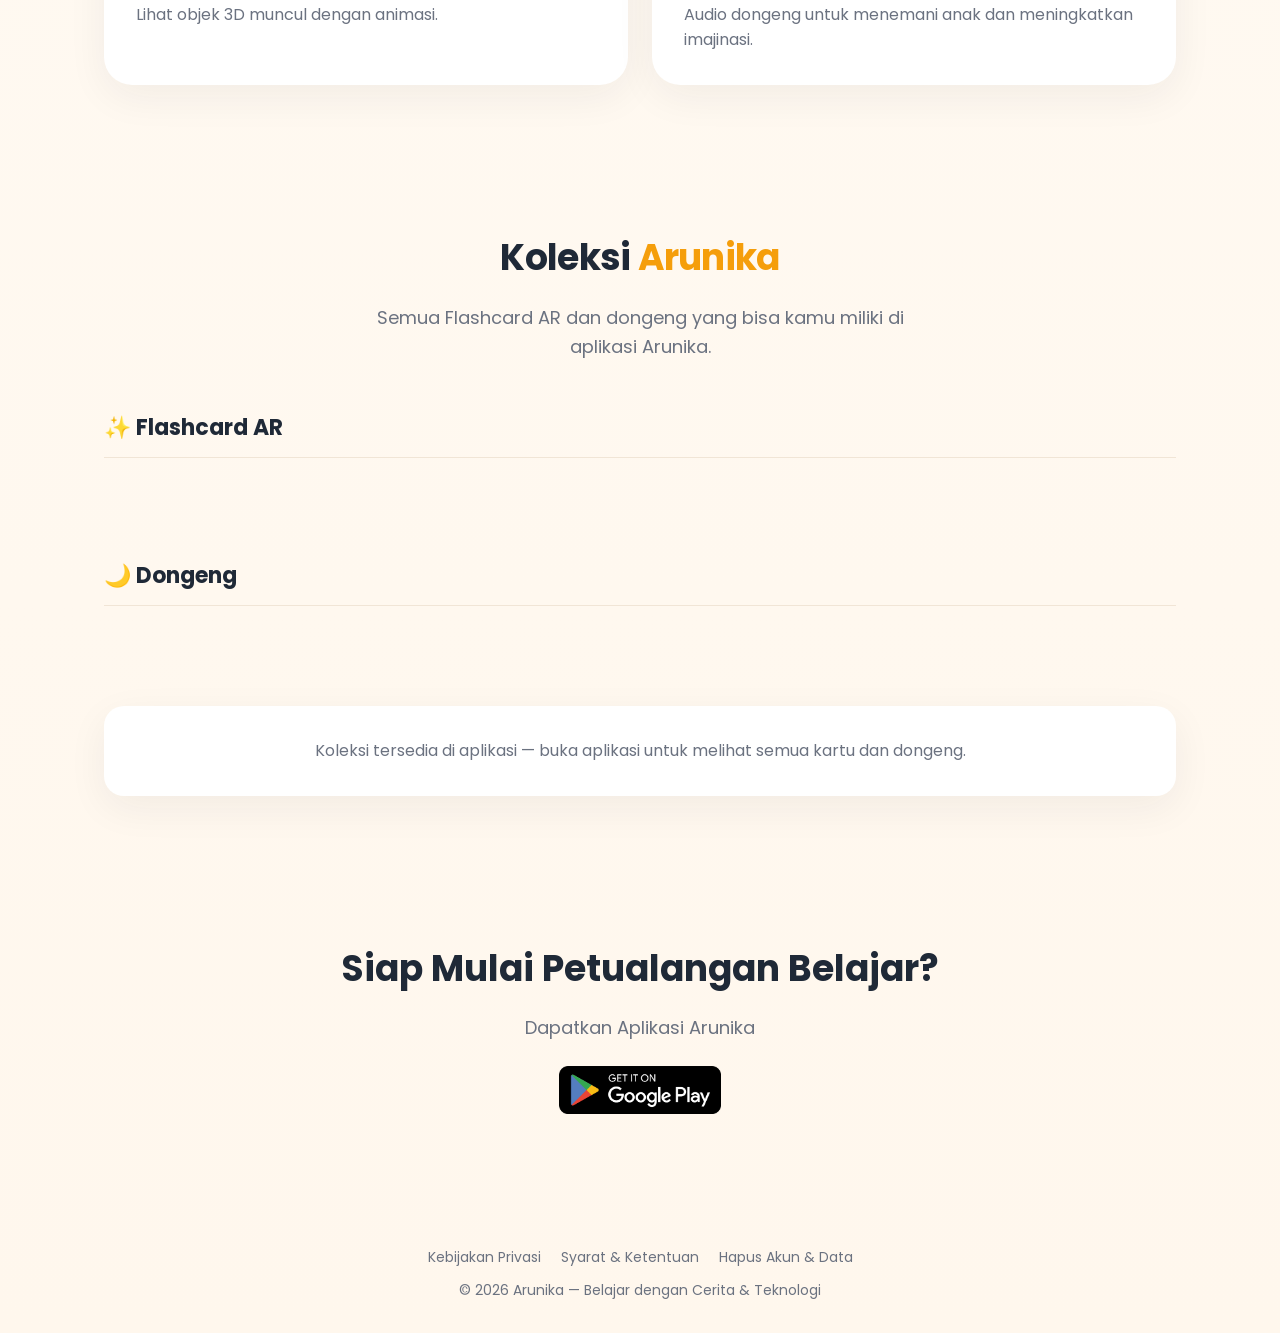
==== commit 44a83f0f: "wip" ====
--- a/index.html
+++ b/index.html
@@ -10,7 +10,7 @@
   <link rel="preconnect" href="https://fonts.gstatic.com" crossorigin />
   <link href="https://fonts.googleapis.com/css2?family=Poppins:wght@400;500;600;700;800&display=swap" rel="stylesheet">
 
-  <link rel="stylesheet" href="styles.css" />
+  <link rel="stylesheet" href="styles.css?v=20261126" />
 </head>
 <body>
 
@@ -104,8 +104,10 @@
             <h3>✨ Flashcard AR</h3>
             <span class="catalog-count"></span>
           </div>
-          <div class="catalog-grid"></div>
-          <button type="button" class="btn btn-ghost catalog-more" hidden></button>
+          <div class="product-carousel">
+            <div class="product-grid"></div>
+          </div>
+          <div class="product-dots" hidden></div>
         </div>
 
         <div class="catalog-cluster" id="catalog-dongeng" hidden>
@@ -113,32 +115,15 @@
             <h3>🌙 Dongeng</h3>
             <span class="catalog-count"></span>
           </div>
-          <div class="catalog-grid"></div>
-          <button type="button" class="btn btn-ghost catalog-more" hidden></button>
+          <div class="product-carousel">
+            <div class="product-grid"></div>
+          </div>
+          <div class="product-dots" hidden></div>
         </div>
 
         <div id="catalog-loading" class="product-status">Memuat koleksi…</div>
         <div id="catalog-fallback" class="product-status" hidden>
           Koleksi tersedia di aplikasi — buka aplikasi untuk melihat semua kartu dan dongeng.
-        </div>
-      </div>
-    </section>
-
-    <!-- MEMBERSHIP & BUNDLES (live product showcase) -->
-    <section class="section" id="products">
-      <div class="container">
-        <div class="section-heading">
-          <h2>Pilihan <span class="accent">Paket</span></h2>
-          <p class="lede">Membership dan bundling yang tersedia di aplikasi Arunika saat ini.</p>
-        </div>
-
-        <div id="product-carousel" class="product-carousel" hidden>
-          <div id="product-grid" class="product-grid"></div>
-        </div>
-        <div id="product-dots" class="product-dots" hidden></div>
-        <div id="product-loading" class="product-status">Memuat paket…</div>
-        <div id="product-fallback" class="product-status" hidden>
-          Paket tersedia di aplikasi — buka aplikasi untuk melihat pilihan lengkap.
         </div>
       </div>
     </section>
@@ -170,6 +155,6 @@
     </div>
   </footer>
 
-  <script src="script.js"></script>
+  <script src="script.js?v=20261126"></script>
 </body>
 </html>
--- a/styles.css
+++ b/styles.css
@@ -438,10 +438,6 @@
   margin-right: auto;
 }
 
-.product-card.is-best-value {
-  border-color: var(--orange);
-}
-
 .product-media {
   position: relative;
   aspect-ratio: 16 / 10;
@@ -494,20 +490,11 @@
   color: var(--orange-dark);
 }
 
-.product-badge.subscription {
-  background: #EDE9FE;
-  color: #6D28D9;
-}
-
+/* flex: 1 pushes price and button to the bottom, so a row of cards with
+   one- and two-line titles keeps its buttons aligned. */
 .product-body h3 {
   margin: 0;
   font-size: 19px;
-}
-
-.product-description {
-  color: var(--text-muted);
-  font-size: 14px;
-  margin: 0;
   flex: 1;
 }
 
@@ -516,14 +503,6 @@
   font-weight: 700;
   color: var(--orange);
   margin: 4px 0 0;
-}
-
-.product-availability {
-  font-size: 13px;
-  color: var(--text-muted);
-  border-top: 1px solid var(--border-soft);
-  padding-top: 12px;
-  margin-top: 4px;
 }
 
 .product-status {
@@ -590,110 +569,26 @@
   font-size: 14px;
 }
 
-.catalog-grid {
-  display: grid;
-  grid-template-columns: repeat(4, minmax(0, 1fr));
-  gap: 20px;
-}
-
-.catalog-card {
-  background: var(--card);
-  border-radius: var(--radius-md);
-  overflow: hidden;
-  box-shadow: var(--shadow-soft);
-  display: flex;
-  flex-direction: column;
-  transition: transform 0.2s ease, box-shadow 0.2s ease;
-}
-
-.catalog-card[hidden] {
-  display: none;
-}
-
-.catalog-card:hover {
-  transform: translateY(-4px);
-  box-shadow: var(--shadow-lift);
-}
-
-.catalog-media {
-  position: relative;
-  aspect-ratio: 1 / 1;
-  background: linear-gradient(135deg, #FFE0B2, var(--orange-soft));
-}
-
-.catalog-media img {
+/* Catalog items reuse the .product-card styles below. */
+.product-price.is-free {
+  color: var(--green);
+}
+
+.product-strike {
+  font-size: 14px;
+  font-weight: 500;
+  color: var(--text-muted);
+  margin-right: 8px;
+}
+
+.product-badge.dongeng {
+  background: #E0F2FE;
+  color: #0369A1;
+}
+
+.product-buy {
   width: 100%;
-  height: 100%;
-  object-fit: cover;
-}
-
-.catalog-media .placeholder-icon {
-  position: absolute;
-  inset: 0;
-  display: flex;
-  align-items: center;
-  justify-content: center;
-  font-size: 40px;
-}
-
-.catalog-body {
-  padding: 16px;
-  display: flex;
-  flex-direction: column;
-  gap: 8px;
-  flex: 1;
-}
-
-.catalog-title {
-  margin: 0;
-  font-size: 16px;
-  font-weight: 600;
-  line-height: 1.35;
-  display: -webkit-box;
-  -webkit-line-clamp: 2;
-  -webkit-box-orient: vertical;
-  overflow: hidden;
-  flex: 1;
-}
-
-.catalog-price-row {
-  display: flex;
-  align-items: baseline;
-  flex-wrap: wrap;
-  gap: 8px;
-}
-
-.catalog-price {
-  font-size: 18px;
-  font-weight: 700;
-  color: var(--orange);
-}
-
-.catalog-price.is-free {
-  color: var(--green);
-}
-
-.catalog-strike {
-  font-size: 13px;
-  color: var(--text-muted);
-}
-
-.catalog-buy {
-  width: 100%;
-  padding: 10px 16px;
-  font-size: 14px;
-  margin-top: 4px;
-  box-shadow: 0 8px 20px rgba(245, 158, 11, 0.28);
-}
-
-.catalog-more {
-  align-self: center;
-  margin-top: 24px;
-}
-
-/* .btn sets display, which would otherwise beat the hidden attribute. */
-.catalog-more[hidden] {
-  display: none;
+  margin-top: 8px;
 }
 
 /* ---------- Footer ---------- */
@@ -852,30 +747,8 @@
   .product-card {
     flex-basis: calc((100% - 24px) / 2);
   }
-
-  .catalog-grid {
-    grid-template-columns: repeat(3, minmax(0, 1fr));
-  }
-}
-
-@media (max-width: 640px) {
-  .catalog-grid {
-    grid-template-columns: repeat(2, minmax(0, 1fr));
-    gap: 14px;
-  }
-
-  .catalog-body {
-    padding: 12px;
-  }
-
-  .catalog-title {
-    font-size: 14px;
-  }
-
-  .catalog-price {
-    font-size: 16px;
-  }
-}
+}
+
 
 @media (max-width: 480px) {
   .hero h1 {
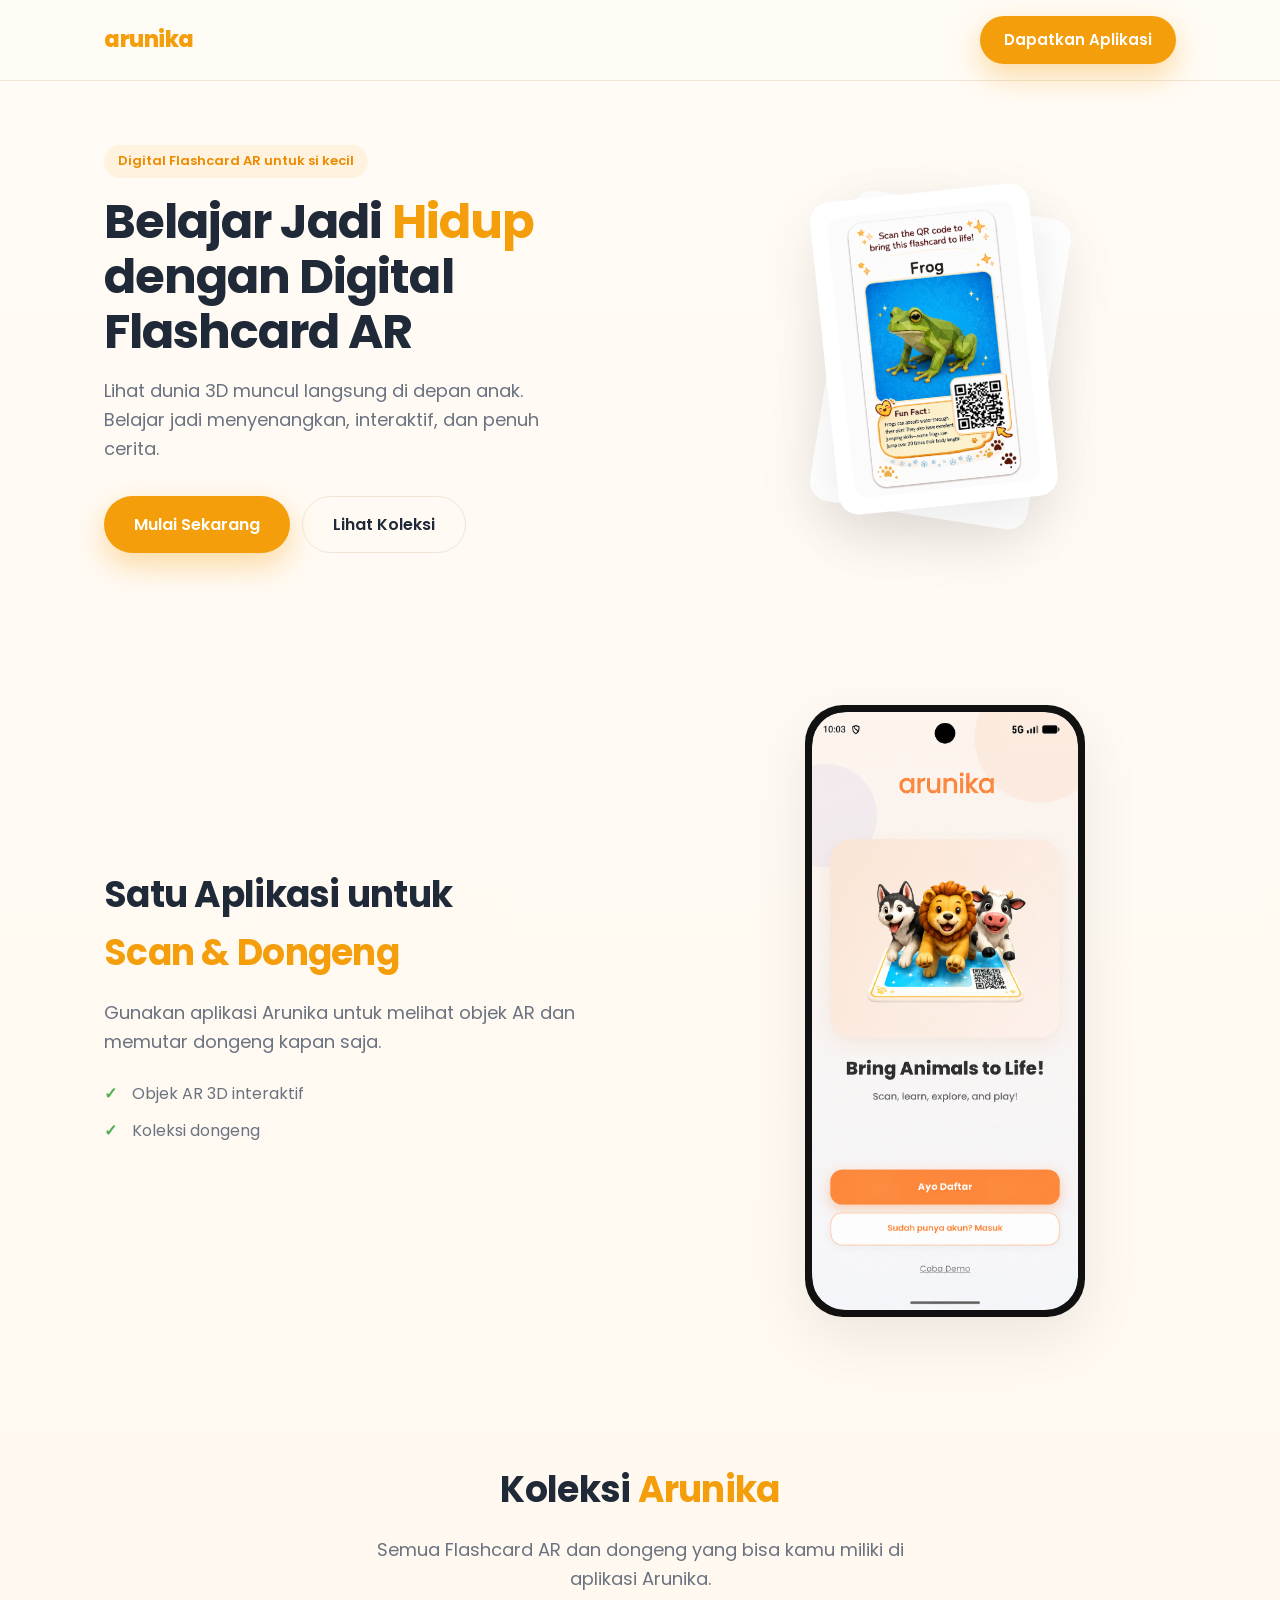
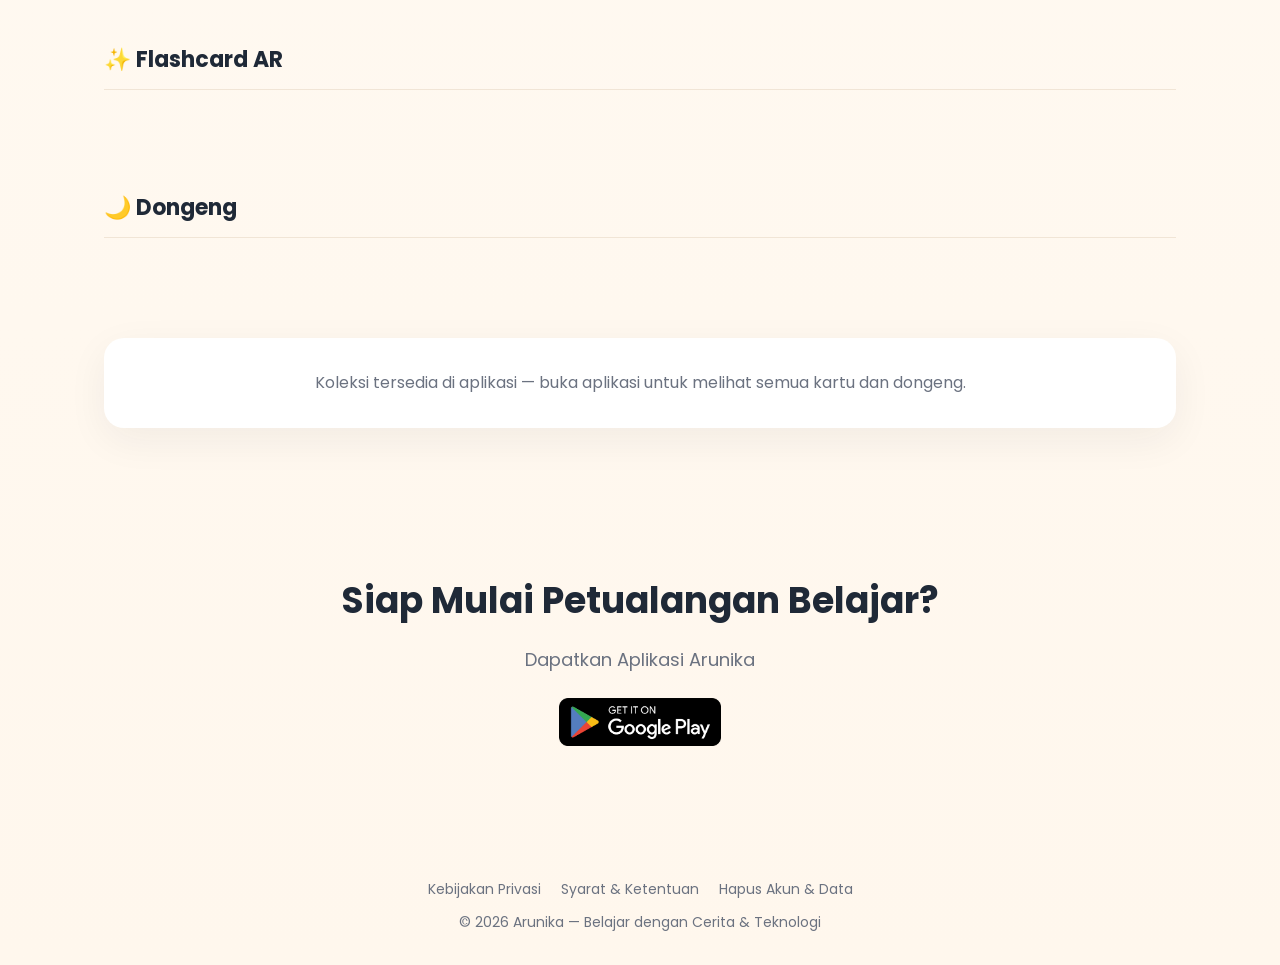
==== commit fd7552ae: "wip" ====
--- a/index.html
+++ b/index.html
@@ -73,24 +73,6 @@
       </div>
     </section>
 
-    <!-- FEATURES -->
-    <section class="section">
-      <div class="container">
-        <div class="features">
-          <div class="feature-card">
-            <div class="feature-icon">✨</div>
-            <h3>Digital Flashcard AR</h3>
-            <p>Lihat objek 3D muncul dengan animasi.</p>
-          </div>
-          <div class="feature-card">
-            <div class="feature-icon">🌙</div>
-            <h3>Dongeng</h3>
-            <p>Audio dongeng untuk menemani anak dan meningkatkan imajinasi.</p>
-          </div>
-        </div>
-      </div>
-    </section>
-
     <!-- CATALOG: every AR card and fairy tale, live from the API -->
     <section class="section" id="catalog">
       <div class="container">
